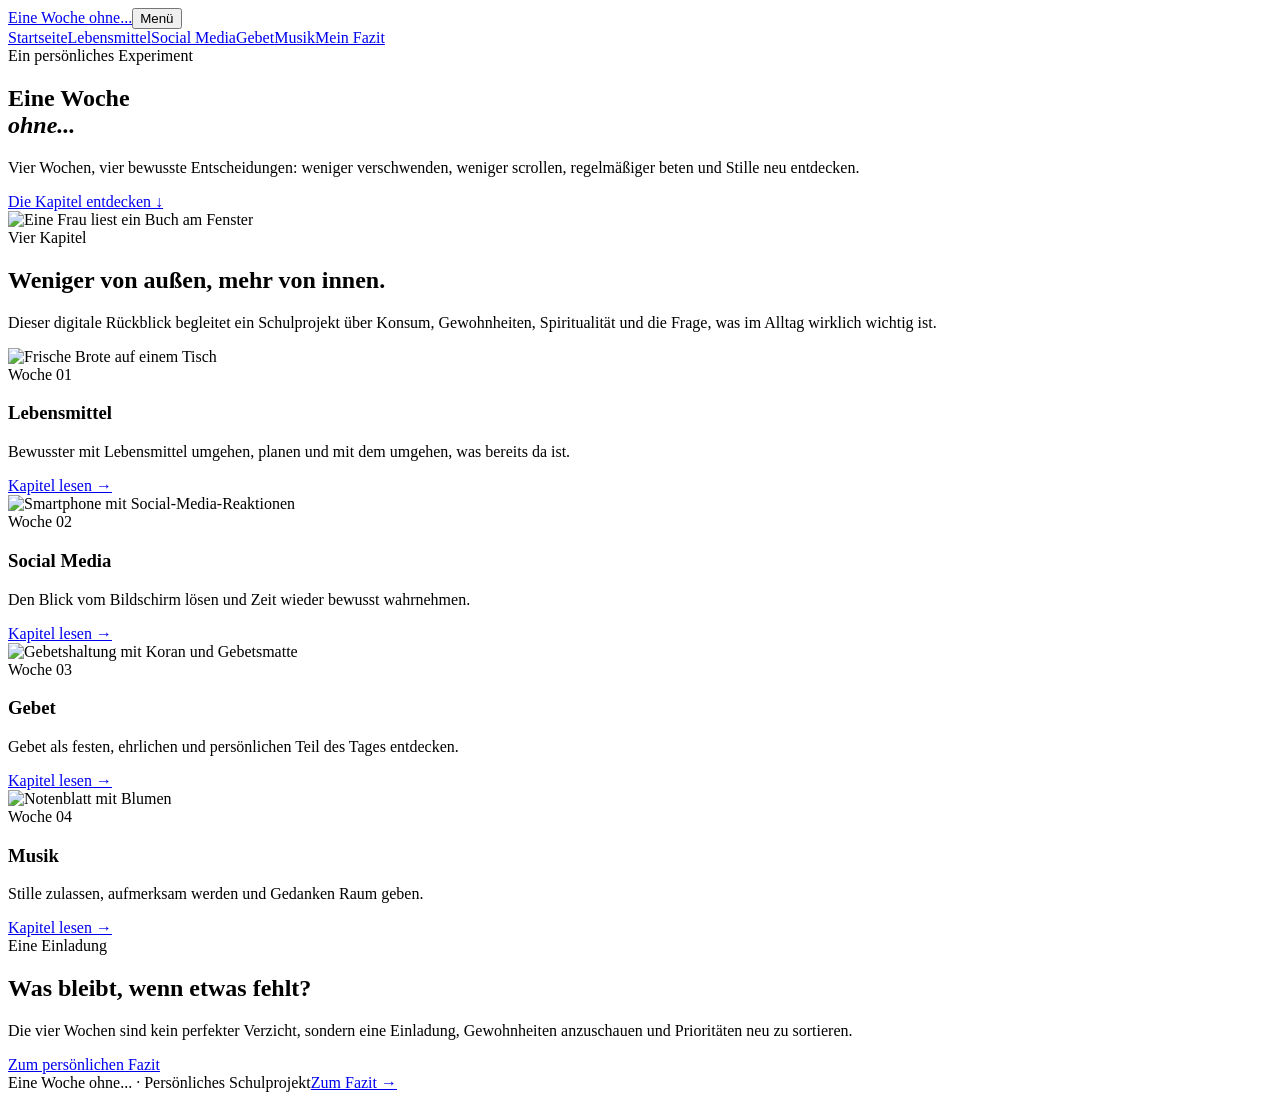
==== index.html @ 2f9961c5 "Add files via upload" ====
<!doctype html>
<html lang="de">
<head><meta charset="utf-8"><meta name="viewport" content="width=device-width, initial-scale=1"><title>Eine Woche ohne... | Startseite</title><link rel="stylesheet" href="css/style.css"></head>
<body class="food">
<header class="site-header"><nav class="nav-wrap" aria-label="Hauptnavigation"><a class="brand" href="index.html">Eine Woche <span>ohne...</span></a><button class="nav-toggle" type="button" aria-label="Navigation öffnen">Menü</button><div class="nav-links"><a class="active" href="index.html">Startseite</a><a href="lebensmittel.html">Lebensmittel</a><a href="social-media.html">Social Media</a><a href="gebet.html">Gebet</a><a href="musik.html">Musik</a><a href="fazit.html">Mein Fazit</a></div></nav></header>
<main class="page-shell">
<section class="hero"><div class="container hero-grid"><div><div class="eyebrow">Ein persönliches Experiment</div><h1>Eine Woche<br><em>ohne...</em></h1><p class="lead">Vier Wochen, vier bewusste Entscheidungen: weniger verschwenden, weniger scrollen, regelmäßiger beten und Stille neu entdecken.</p><a class="button" href="#herausforderungen">Die Kapitel entdecken <span>↓</span></a></div><div class="hero-art"><img src="assets/girl.png" alt="Eine Frau liest ein Buch am Fenster"></div></div></section>
<section class="section" id="herausforderungen"><div class="container"><div class="section-heading"><div class="eyebrow">Vier Kapitel</div><h2>Weniger von außen, mehr von innen.</h2><p>Dieser digitale Rückblick begleitet ein Schulprojekt über Konsum, Gewohnheiten, Spiritualität und die Frage, was im Alltag wirklich wichtig ist.</p></div><div class="challenge-grid">
<article class="challenge-card" style="--card-accent:#75846a"><img src="assets/lebensmittel.png" alt="Frische Brote auf einem Tisch"><div class="card-body"><div class="card-number">Woche 01</div><h3>Lebensmittel</h3><p>Bewusster mit Lebensmittel umgehen, planen und mit dem umgehen, was bereits da ist.</p><a class="text-link" href="lebensmittel.html">Kapitel lesen →</a></div></article>
<article class="challenge-card" style="--card-accent:#82afc0"><img src="assets/social-media.png" alt="Smartphone mit Social-Media-Reaktionen"><div class="card-body"><div class="card-number">Woche 02</div><h3>Social Media</h3><p>Den Blick vom Bildschirm lösen und Zeit wieder bewusst wahrnehmen.</p><a class="text-link" href="social-media.html">Kapitel lesen →</a></div></article>
<article class="challenge-card" style="--card-accent:#d47a52"><img src="assets/gebet.png" alt="Gebetshaltung mit Koran und Gebetsmatte"><div class="card-body"><div class="card-number">Woche 03</div><h3>Gebet</h3><p>Gebet als festen, ehrlichen und persönlichen Teil des Tages entdecken.</p><a class="text-link" href="gebet.html">Kapitel lesen →</a></div></article>
<article class="challenge-card" style="--card-accent:#a58ab8"><img src="assets/musik.png" alt="Notenblatt mit Blumen"><div class="card-body"><div class="card-number">Woche 04</div><h3>Musik</h3><p>Stille zulassen, aufmerksam werden und Gedanken Raum geben.</p><a class="text-link" href="musik.html">Kapitel lesen →</a></div></article>
</div></div></section>
<section class="section"><div class="container"><div class="final-card"><div class="eyebrow">Eine Einladung</div><h2>Was bleibt, wenn etwas fehlt?</h2><p>Die vier Wochen sind kein perfekter Verzicht, sondern eine Einladung, Gewohnheiten anzuschauen und Prioritäten neu zu sortieren.</p><a class="button" href="fazit.html">Zum persönlichen Fazit</a></div></div></section>
</main><footer class="footer"><div class="container footer-inner"><span>Eine Woche ohne... · Persönliches Schulprojekt</span><a href="fazit.html">Zum Fazit →</a></div></footer>
</body></html>
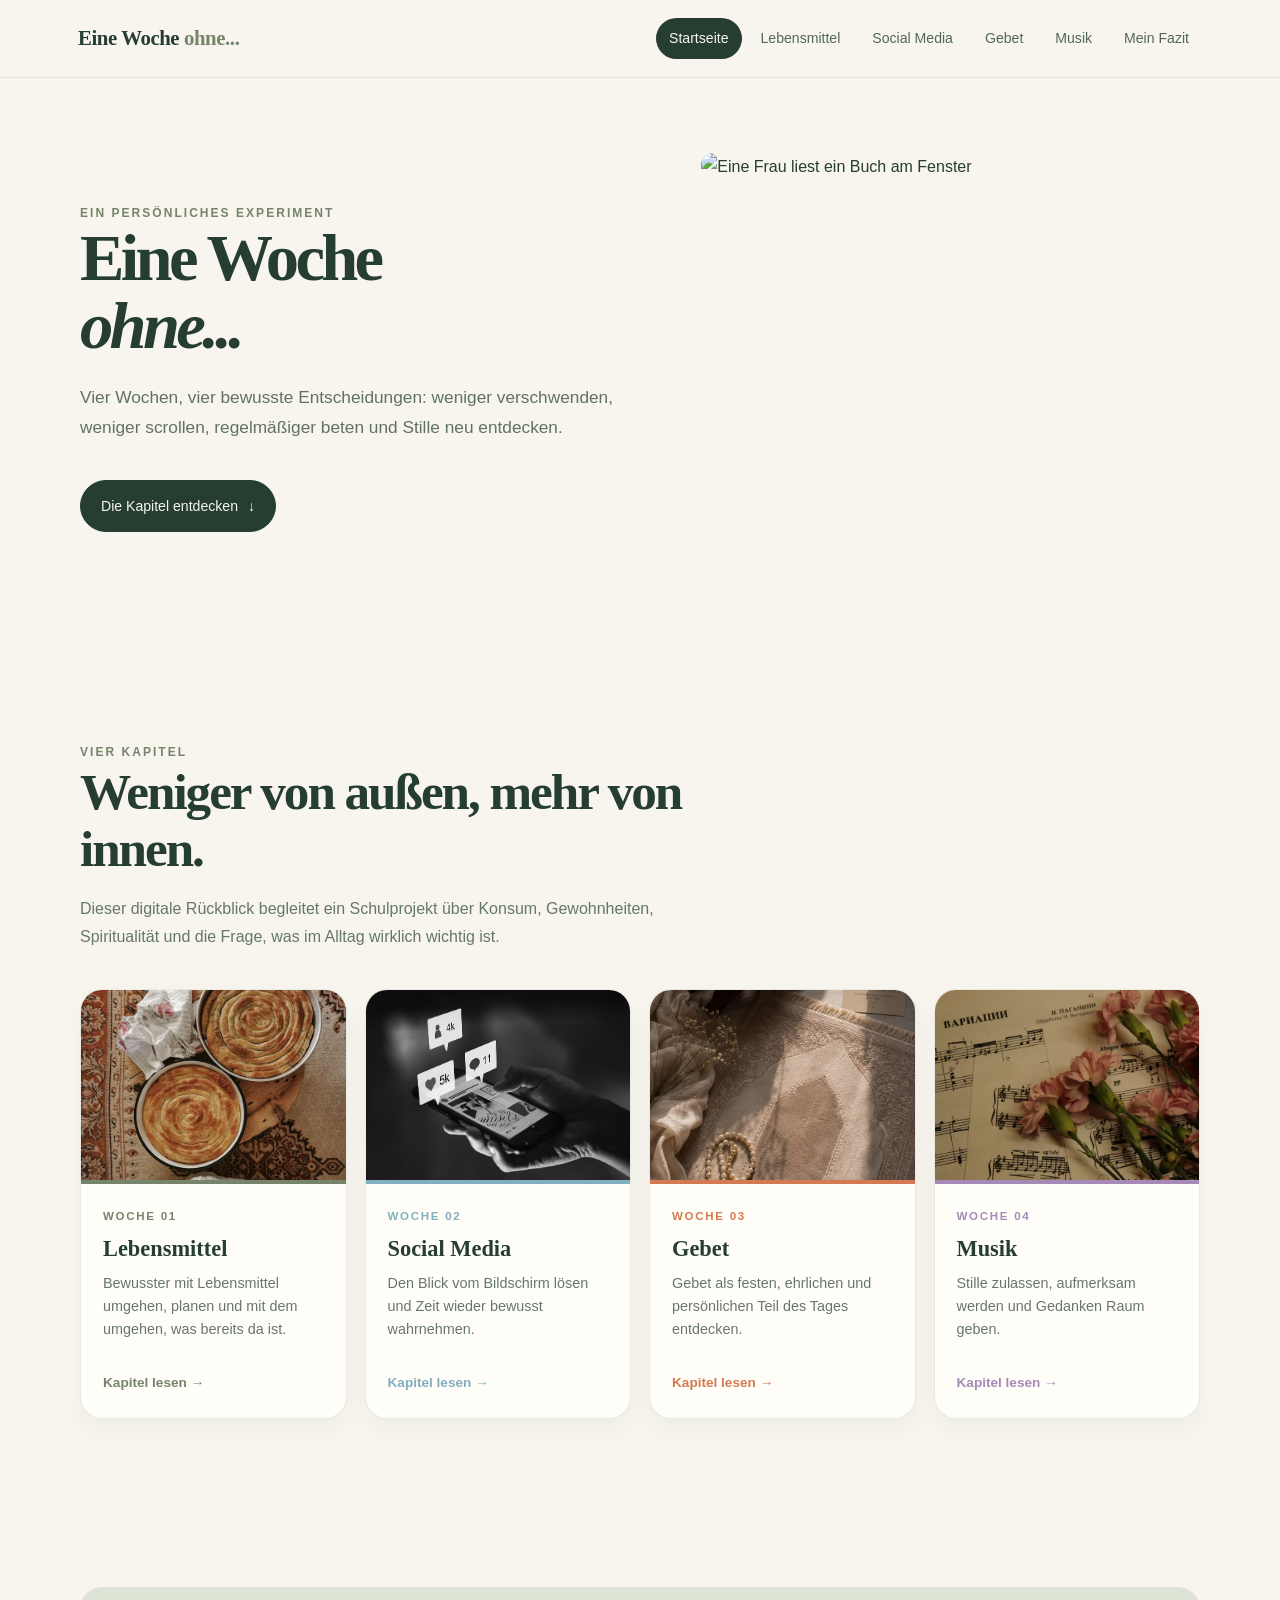
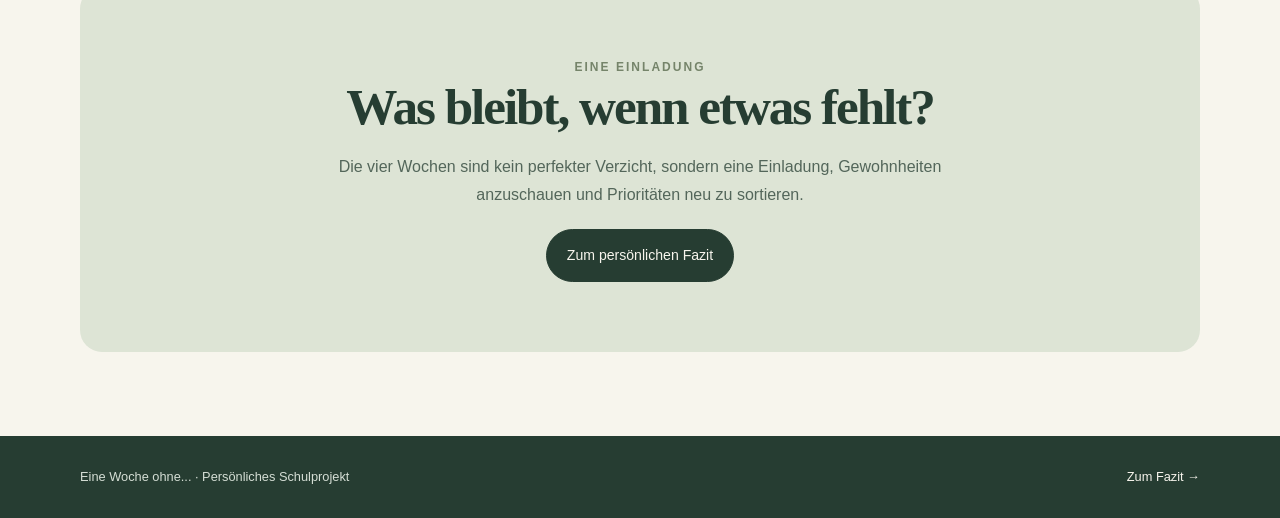
==== commit 8db0710b: "Update index.html" ====
--- a/index.html
+++ b/index.html
@@ -1,15 +1,15 @@
 <!doctype html>
 <html lang="de">
-<head><meta charset="utf-8"><meta name="viewport" content="width=device-width, initial-scale=1"><title>Eine Woche ohne... | Startseite</title><link rel="stylesheet" href="css/style.css"></head>
+<head><meta charset="utf-8"><meta name="viewport" content="width=device-width, initial-scale=1"><title>Eine Woche ohne... | Startseite</title><link rel="stylesheet" href="style.css"></head>
 <body class="food">
 <header class="site-header"><nav class="nav-wrap" aria-label="Hauptnavigation"><a class="brand" href="index.html">Eine Woche <span>ohne...</span></a><button class="nav-toggle" type="button" aria-label="Navigation öffnen">Menü</button><div class="nav-links"><a class="active" href="index.html">Startseite</a><a href="lebensmittel.html">Lebensmittel</a><a href="social-media.html">Social Media</a><a href="gebet.html">Gebet</a><a href="musik.html">Musik</a><a href="fazit.html">Mein Fazit</a></div></nav></header>
 <main class="page-shell">
 <section class="hero"><div class="container hero-grid"><div><div class="eyebrow">Ein persönliches Experiment</div><h1>Eine Woche<br><em>ohne...</em></h1><p class="lead">Vier Wochen, vier bewusste Entscheidungen: weniger verschwenden, weniger scrollen, regelmäßiger beten und Stille neu entdecken.</p><a class="button" href="#herausforderungen">Die Kapitel entdecken <span>↓</span></a></div><div class="hero-art"><img src="assets/girl.png" alt="Eine Frau liest ein Buch am Fenster"></div></div></section>
 <section class="section" id="herausforderungen"><div class="container"><div class="section-heading"><div class="eyebrow">Vier Kapitel</div><h2>Weniger von außen, mehr von innen.</h2><p>Dieser digitale Rückblick begleitet ein Schulprojekt über Konsum, Gewohnheiten, Spiritualität und die Frage, was im Alltag wirklich wichtig ist.</p></div><div class="challenge-grid">
-<article class="challenge-card" style="--card-accent:#75846a"><img src="assets/lebensmittel.png" alt="Frische Brote auf einem Tisch"><div class="card-body"><div class="card-number">Woche 01</div><h3>Lebensmittel</h3><p>Bewusster mit Lebensmittel umgehen, planen und mit dem umgehen, was bereits da ist.</p><a class="text-link" href="lebensmittel.html">Kapitel lesen →</a></div></article>
-<article class="challenge-card" style="--card-accent:#82afc0"><img src="assets/social-media.png" alt="Smartphone mit Social-Media-Reaktionen"><div class="card-body"><div class="card-number">Woche 02</div><h3>Social Media</h3><p>Den Blick vom Bildschirm lösen und Zeit wieder bewusst wahrnehmen.</p><a class="text-link" href="social-media.html">Kapitel lesen →</a></div></article>
-<article class="challenge-card" style="--card-accent:#d47a52"><img src="assets/gebet.png" alt="Gebetshaltung mit Koran und Gebetsmatte"><div class="card-body"><div class="card-number">Woche 03</div><h3>Gebet</h3><p>Gebet als festen, ehrlichen und persönlichen Teil des Tages entdecken.</p><a class="text-link" href="gebet.html">Kapitel lesen →</a></div></article>
-<article class="challenge-card" style="--card-accent:#a58ab8"><img src="assets/musik.png" alt="Notenblatt mit Blumen"><div class="card-body"><div class="card-number">Woche 04</div><h3>Musik</h3><p>Stille zulassen, aufmerksam werden und Gedanken Raum geben.</p><a class="text-link" href="musik.html">Kapitel lesen →</a></div></article>
+<article class="challenge-card" style="--card-accent:#75846a"><img src="lebensmittel.png" alt="Frische Brote auf einem Tisch"><div class="card-body"><div class="card-number">Woche 01</div><h3>Lebensmittel</h3><p>Bewusster mit Lebensmittel umgehen, planen und mit dem umgehen, was bereits da ist.</p><a class="text-link" href="lebensmittel.html">Kapitel lesen →</a></div></article>
+<article class="challenge-card" style="--card-accent:#82afc0"><img src="social-media.png" alt="Smartphone mit Social-Media-Reaktionen"><div class="card-body"><div class="card-number">Woche 02</div><h3>Social Media</h3><p>Den Blick vom Bildschirm lösen und Zeit wieder bewusst wahrnehmen.</p><a class="text-link" href="social-media.html">Kapitel lesen →</a></div></article>
+<article class="challenge-card" style="--card-accent:#d47a52"><img src="gebet.png" alt="Gebetshaltung mit Koran und Gebetsmatte"><div class="card-body"><div class="card-number">Woche 03</div><h3>Gebet</h3><p>Gebet als festen, ehrlichen und persönlichen Teil des Tages entdecken.</p><a class="text-link" href="gebet.html">Kapitel lesen →</a></div></article>
+<article class="challenge-card" style="--card-accent:#a58ab8"><img src="musik.png" alt="Notenblatt mit Blumen"><div class="card-body"><div class="card-number">Woche 04</div><h3>Musik</h3><p>Stille zulassen, aufmerksam werden und Gedanken Raum geben.</p><a class="text-link" href="musik.html">Kapitel lesen →</a></div></article>
 </div></div></section>
 <section class="section"><div class="container"><div class="final-card"><div class="eyebrow">Eine Einladung</div><h2>Was bleibt, wenn etwas fehlt?</h2><p>Die vier Wochen sind kein perfekter Verzicht, sondern eine Einladung, Gewohnheiten anzuschauen und Prioritäten neu zu sortieren.</p><a class="button" href="fazit.html">Zum persönlichen Fazit</a></div></div></section>
 </main><footer class="footer"><div class="container footer-inner"><span>Eine Woche ohne... · Persönliches Schulprojekt</span><a href="fazit.html">Zum Fazit →</a></div></footer>
--- a/style.css
+++ b/style.css
@@ -0,0 +1,151 @@
+@import url('https://fonts.googleapis.com/css2?family=DM+Sans:wght@400;500;600;700&family=Playfair+Display:wght@500;600;700&display=swap');
+
+:root {
+  --cream: #f7f5ed;
+  --beige: #eae6d9;
+  --sage: #dde4d5;
+  --forest: #263d32;
+  --olive: #75846a;
+  --accent: var(--olive);
+  --accent-soft: #e7ece1;
+  --shadow: 0 18px 45px rgba(38, 61, 50, .09);
+  --radius: 22px;
+}
+
+* { box-sizing: border-box; }
+html { scroll-behavior: smooth; }
+body {
+  margin: 0;
+  background: var(--cream);
+  color: var(--forest);
+  font: 16px/1.75 "DM Sans", sans-serif;
+}
+img { display: block; width: 100%; }
+a { color: inherit; text-decoration: none; }
+.site-header { position: sticky; top: 0; z-index: 10; background: rgba(247,245,237,.94); border-bottom: 1px solid rgba(38,61,50,.1); backdrop-filter: blur(12px); }
+.nav-wrap { max-width: 1180px; margin: auto; padding: 18px 28px; display: flex; align-items: center; justify-content: space-between; gap: 25px; }
+.brand { font: 600 1.3rem/1.1 "Playfair Display", serif; letter-spacing: -.02em; }
+.brand span { color: var(--accent); }
+.nav-toggle { display: none; }
+.nav-links { display: flex; flex-wrap: wrap; gap: 6px; justify-content: flex-end; }
+.nav-links a { padding: 8px 13px; border-radius: 30px; color: #53665a; font-size: .88rem; transition: .25s ease; }
+.nav-links a:hover, .nav-links a.active { background: var(--forest); color: var(--cream); }
+.page-shell { overflow: hidden; }
+.container { width: min(1120px, calc(100% - 48px)); margin: auto; }
+.hero { position: relative; padding: 95px 0 80px; }
+.hero-grid { display: grid; grid-template-columns: 1fr .95fr; align-items: center; gap: 70px; }
+.eyebrow { color: var(--accent); font-size: .75rem; font-weight: 700; letter-spacing: .17em; text-transform: uppercase; }
+h1, h2, h3 { margin: 0 0 18px; font-family: "Playfair Display", serif; font-weight: 600; line-height: 1.12; }
+h1 { font-size: clamp(3.2rem, 7vw, 6.4rem); letter-spacing: -.055em; }
+h2 { font-size: clamp(2.2rem, 4vw, 3.8rem); letter-spacing: -.04em; }
+h3 { font-size: 1.65rem; }
+.lead { max-width: 570px; color: #617166; font-size: 1.08rem; }
+.button { display: inline-flex; align-items: center; gap: 10px; margin-top: 20px; padding: 13px 20px; border: 1px solid var(--forest); border-radius: 30px; background: var(--forest); color: var(--cream); font-size: .88rem; transition: .25s ease; }
+.button:hover { transform: translateY(-2px); background: var(--accent); border-color: var(--accent); }
+.hero-art { position: relative; }
+.hero-art img { height: 520px; object-fit: cover; border-radius: 12px; box-shadow: none; }
+.hero-art::after { content: none; }
+.section { padding: 84px 0; }
+.section-heading { max-width: 620px; margin-bottom: 38px; }
+.section-heading p { color: #66776c; }
+.challenge-grid { display: grid; grid-template-columns: repeat(4, 1fr); gap: 18px; }
+.challenge-card { --card-accent: var(--olive); overflow: hidden; border: 1px solid rgba(38,61,50,.1); border-radius: var(--radius); background: #fffdf8; box-shadow: 0 10px 24px rgba(38,61,50,.04); transition: .3s ease; }
+.challenge-card:hover { transform: translateY(-7px); box-shadow: var(--shadow); }
+.challenge-card img { height: 190px; object-fit: cover; }
+.card-body { padding: 22px; border-top: 4px solid var(--card-accent); }
+.card-number { color: var(--card-accent); font-size: .72rem; font-weight: 700; letter-spacing: .15em; text-transform: uppercase; }
+.card-body h3 { margin: 10px 0; font-size: 1.4rem; }
+.card-body p { min-height: 82px; margin: 0 0 14px; color: #68776d; font-size: .9rem; line-height: 1.6; }
+.text-link { color: var(--card-accent); font-size: .85rem; font-weight: 700; }
+.intro-panel { display: grid; grid-template-columns: .75fr 1.25fr; gap: 65px; padding: 52px; border-radius: var(--radius); background: var(--accent-soft); }
+.intro-panel p { margin: 0; color: #5e6f64; }
+.quote { margin: 25px 0 0; padding: 20px 24px; border-left: 3px solid var(--accent); color: var(--forest); font: italic 1.35rem/1.5 "Playfair Display", serif; }
+.hero,
+.challenge-hero {
+  min-height: 580px;
+  display: flex;
+  align-items: center;
+}
+.hero { padding: 75px 0; }
+.challenge-hero { padding: 75px 0; background: linear-gradient(110deg, var(--accent-soft), var(--cream) 60%); }
+.hero-grid,
+.challenge-hero .hero-grid {
+  grid-template-columns: minmax(0, 1.05fr) minmax(0, .95fr);
+  align-items: center;
+}
+.hero h1,
+.challenge-hero h1 {
+  min-height: 2.1em;
+  font-size: clamp(3.8rem, 5.2vw, 5.2rem);
+  line-height: 1.02;
+}
+.hero-art,
+.challenge-hero .hero-art {
+  width: 100%;
+  height: 430px;
+  min-width: 0;
+}
+.hero-art img,
+.challenge-hero .hero-photo {
+  display: block;
+  width: 100%;
+  height: 430px;
+  max-width: none;
+  object-fit: cover;
+  border-radius: 12px;
+  box-shadow: none;
+}
+.week { display: inline-block; margin-bottom: 20px; padding: 7px 13px; border-radius: 30px; background: var(--accent); color: white; font-size: .72rem; font-weight: 700; letter-spacing: .14em; }
+.reflection-grid { display: grid; grid-template-columns: repeat(2, 1fr); gap: 18px; }
+.reflection { padding: 26px; border: 1px solid rgba(38,61,50,.1); border-radius: var(--radius); background: #fffdf8; }
+.reflection:nth-child(odd) { border-top: 3px solid var(--accent); }
+.reflection h3 { margin-bottom: 10px; font-size: 1.3rem; }
+.reflection p { margin: 0; color: #64746a; }
+.gallery { display: grid; grid-template-columns: repeat(3, 1fr); gap: 18px; }
+.gallery figure { margin: 0; }
+.gallery img { height: 280px; object-fit: cover; border-radius: var(--radius); transition: .3s ease; background: var(--accent-soft); }
+.gallery img:hover { transform: scale(1.02); filter: saturate(.85); }
+figcaption { margin-top: 10px; color: #718075; font-size: .78rem; }
+.jesus { padding: 65px; border-radius: var(--radius); background: var(--forest); color: var(--cream); }
+.jesus .eyebrow { color: var(--accent); }
+.jesus p { max-width: 760px; color: #d7ded5; }
+.jesus .quote { color: var(--cream); }
+.page-nav { display: flex; justify-content: space-between; gap: 20px; padding: 36px 0 75px; border-top: 1px solid rgba(38,61,50,.12); }
+.page-nav a { color: var(--accent); font-weight: 700; }
+.footer { padding: 30px 0; background: var(--forest); color: #d5ded5; font-size: .8rem; }
+.footer-inner { display: flex; justify-content: space-between; gap: 20px; }
+.footer a { color: var(--cream); }
+.final-card { padding: 70px; border-radius: var(--radius); background: var(--sage); text-align: center; }
+.final-card p { max-width: 650px; margin: auto; color: #53665a; }
+.food { --accent: #75846a; --accent-soft: #e7ece1; }
+.social { --accent: #82afc0; --accent-soft: #e3eef1; }
+.prayer { --accent: #d47a52; --accent-soft: #f5e4dc; }
+.music { --accent: #a58ab8; --accent-soft: #eee8f2; }
+
+@media (max-width: 850px) {
+  .nav-wrap { align-items: flex-start; }
+  .nav-toggle { display: block; order: 2; padding: 5px 10px; border: 1px solid var(--forest); border-radius: 20px; background: transparent; color: var(--forest); font: inherit; cursor: pointer; }
+  .nav-links { display: none; width: 100%; flex-direction: column; padding-top: 12px; }
+  .nav-toggle:focus + .nav-links, .nav-links:hover { display: flex; }
+  .nav-wrap:has(.nav-links:hover) { flex-wrap: wrap; }
+  .hero-grid, .challenge-hero .hero-grid, .intro-panel { grid-template-columns: 1fr; gap: 38px; }
+  .hero, .challenge-hero { min-height: auto; }
+  .hero h1, .challenge-hero h1 { min-height: 0; }
+  .hero-art img { height: 390px; }
+  .hero-art, .challenge-hero .hero-art { height: 390px; }
+  .challenge-grid { grid-template-columns: repeat(2, 1fr); }
+}
+@media (max-width: 560px) {
+  .container { width: min(100% - 30px, 1120px); }
+  .nav-wrap { padding: 15px; }
+  .nav-links a { padding: 6px 10px; }
+  .hero { padding: 65px 0 55px; }
+  h1 { font-size: 3.4rem; }
+  .hero-art img, .challenge-hero .hero-photo { height: 330px; }
+  .hero-art, .challenge-hero .hero-art { height: 330px; }
+  .section { padding: 58px 0; }
+  .challenge-grid, .reflection-grid, .gallery { grid-template-columns: 1fr; }
+  .intro-panel, .jesus, .final-card { padding: 30px 24px; }
+  .gallery img { height: 240px; }
+  .page-nav, .footer-inner { flex-direction: column; }
+}
